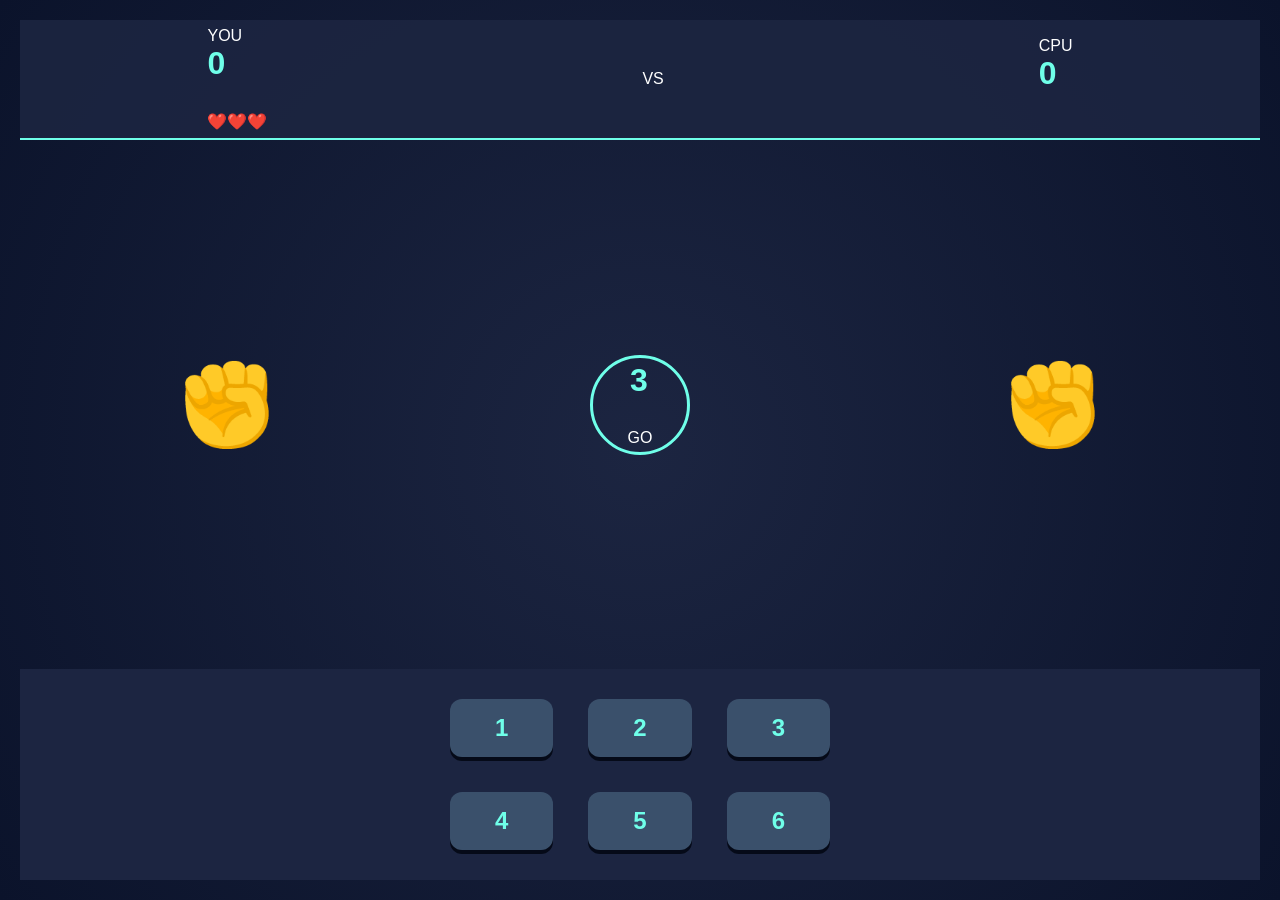
==== game.html @ c442a9fa "Add files via upload" ====
<!DOCTYPE html>
<html lang="en">
<head>
    <meta charset="UTF-8">
    <meta name="viewport" content="width=device-width, initial-scale=1.0">
    <title>Hand Cricket - Stadium</title>
    <link rel="stylesheet" href="style.css">
</head>
<body>
    <div id="stadium-wrapper">
        <div id="score-overlay">
    <div class="user-info">
        <p>YOU</p>
        <h1 id="user-score">0</h1>
        <div id="life-icons">❤️❤️❤️</div>
    </div>
    <div class="vs-circle">VS</div>
    <div class="cpu-info">
        <p>CPU</p>
        <h1 id="cpu-score">0</h1>
    </div>
    </div>

        <div id="play-area">
            <div class="hand-gesture" id="user-gesture">✊</div>
            <div id="central-status">
                <h1 id="timer-txt">3</h1>
                <p id="status-txt">GO</p>
            </div>
            <div class="hand-gesture" id="cpu-gesture">✊</div>
        </div>

        <div id="controls-panel">
            <div class="number-buttons">
                <button class="control-btn" onclick="runMove(1)">1</button>
                <button class="control-btn" onclick="runMove(2)">2</button>
                <button class="control-btn" onclick="runMove(3)">3</button>
                <button class="control-btn" onclick="runMove(4)">4</button>
                <button class="control-btn" onclick="runMove(5)">5</button>
                <button class="control-btn" onclick="runMove(6)">6</button>
            </div>
        </div>
    </div>
    <script src="script.js"></script>
</body>
</html>
---- style.css ----
* {
    box-sizing: border-box;
    margin: 0;
    padding: 0;
    -webkit-tap-highlight-color: transparent;
}

body {
    font-family: 'Segoe UI', sans-serif;
    background-color: #0b132b;
    color: white;
    height: 100vh;
    width: 100vw;
    overflow: hidden;
}

/* Common Container for All Pages */
.menu-container, .toss-container, #stadium-wrapper {
    width: 100%;
    height: 100vh;
    display: flex;
    flex-direction: column;
    align-items: center;
    background: radial-gradient(circle at center, #1c2541 0%, #0b132b 100%);
    padding: 20px;
}

/* Headers */
h1, .title {
    color: #6fffe9;
    margin-bottom: 30px;
    text-transform: uppercase;
    letter-spacing: 2px;
}

/* Buttons Styling */
.menu-btn, .control-btn, #start-btn, .toss-btn {
    background: #3a506b;
    color: #6fffe9;
    border: none;
    padding: 15px 30px;
    margin: 10px;
    border-radius: 12px;
    font-weight: bold;
    cursor: pointer;
    box-shadow: 0 4px 0 #050a18;
    width: 250px;
}

.menu-btn:active, .control-btn:active {
    transform: translateY(2px);
    box-shadow: 0 2px 0 #050a18;
}

/* Stadium Specific Layout */
#score-overlay {
    width: 100%;
    height: 120px;
    display: flex;
    justify-content: space-around;
    align-items: center;
    background: rgba(28, 37, 65, 0.9);
    border-bottom: 2px solid #6fffe9;
}

#play-area {
    flex: 1;
    width: 100%;
    display: flex;
    justify-content: space-around;
    align-items: center;
}

#central-status {
    width: 100px;
    height: 100px;
    border: 3px solid #6fffe9;
    border-radius: 50%;
    display: flex;
    flex-direction: column;
    justify-content: center;
    align-items: center;
}

.hand-gesture {
    font-size: 5rem;
}

#controls-panel {
    width: 100%;
    padding: 20px;
    background: #1c2541;
}

.number-buttons {
    display: grid;
    grid-template-columns: repeat(3, 1fr);
    gap: 15px;
    max-width: 400px;
    margin: 0 auto;
}

.number-buttons .control-btn {
    width: auto;
    font-size: 1.5rem;
}

/* Toss Coin */
#coin {
    width: 100px;
    height: 100px;
    background: gold;
    border-radius: 50%;
    display: flex;
    justify-content: center;
    align-items: center;
    font-size: 2rem;
    color: black;
    margin-bottom: 20px;
    box-shadow: 0 0 20px rgba(255, 215, 0, 0.5);
}
/* 1. മെനുവും ടോസ് പേജും ഡാർക്ക് ആക്കാൻ */
.menu-container, .toss-container {
    width: 100%;
    height: 100vh;
    display: flex;
    flex-direction: column;
    justify-content: center;
    align-items: center;
    background: #0b132b; /* വൈറ്റ് ബാക്ക്ഗ്രൗണ്ട് മാറ്റുന്നു */
    color: white;
}

/* 2. ബട്ടണുകൾ വലുതാക്കാൻ (മെനുവിലും ടോസിലും) */
.menu-btn {
    width: 280px; /* വലിപ്പം കൂട്ടി */
    padding: 20px;
    font-size: 1.2rem;
    background: #3a506b;
    color: #6fffe9;
    border: none;
    border-radius: 15px;
    margin-bottom: 20px;
    font-weight: bold;
    box-shadow: 0 5px 0 #050a18;
    text-transform: uppercase;
}

/* 3. ടോസ് പേജിലെ ബട്ടണുകൾക്ക് മാത്രം */
.toss-btn-group {
    display: flex;
    gap: 15px;
}

.toss-btn-group .menu-btn {
    width: 130px; /* ടോസ് ബട്ടണുകൾക്ക് കുറച്ചുകൂടി വലിപ്പം */
}

/* 4. ടോസ് പേജിലെ കോയിൻ */
#coin {
    width: 120px;
    height: 120px;
    background: radial-gradient(circle, #ffd700, #daa520);
    border-radius: 50%;
    display: flex;
    justify-content: center;
    align-items: center;
    font-size: 3rem;
    margin-bottom: 40px;
    box-shadow: 0 0 25px rgba(218, 165, 32, 0.4);
}
body {
    background: url('assets/background.png') no-repeat center center fixed;
    background-size: cover;
}
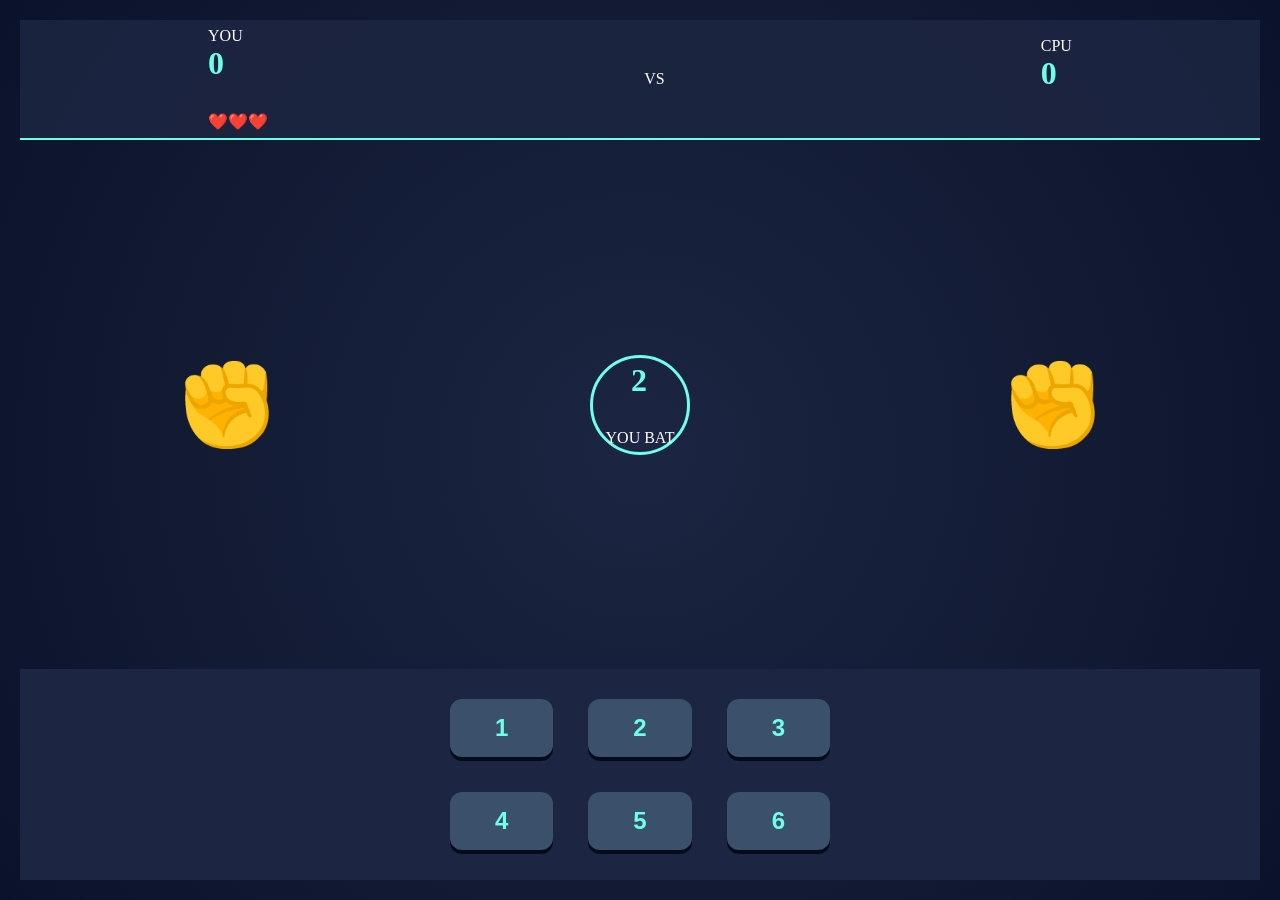
==== commit 74ed09b8: "Implement game modal for notifications Added a modal for game over notifications." ====
--- a/game.html
+++ b/game.html
@@ -43,4 +43,12 @@
     </div>
     <script src="script.js"></script>
 </body>
+    <div id="game-modal" style="display:none; position:fixed; top:0; left:0; width:100%; height:100%; background:rgba(0,0,0,0.8); z-index:1000; justify-content:center; align-items:center;">
+    <div style="background:#1c2541; padding:30px; border-radius:15px; text-align:center; border:2px solid #6fffe9; width:80%; max-width:300px;">
+        <h2 id="modal-title" style="color:#6fffe9; margin-top:0;">OUT!</h2>
+        <p id="modal-msg" style="color:white; font-size:1.1rem;"></p>
+        <button onclick="closeModal()" style="background:#6fffe9; color:#0b132b; border:none; padding:10px 25px; border-radius:5px; font-weight:bold; cursor:pointer; margin-top:15px;">OK</button>
+    </div>
+    </div>
+</body>
 </html>
--- a/style.css
+++ b/style.css
@@ -6,12 +6,18 @@
 }
 
 body {
-    font-family: 'Segoe UI', sans-serif;
-    background-color: #0b132b;
+    margin: 0;
+    padding: 0;
+    width: 100vw;
+    height: 100vh;
+    /* ബാക്ക്ഗ്രൗണ്ട് ഇമേജ് സെറ്റ് ചെയ്യുന്നു */
+    background: url('assets/background.png') no-repeat center center fixed;
+    background-size: cover; /* ഇമേജ് സ്ക്രീനിൽ ഫുൾ ആയി വരാൻ */
+    background-color: #0b132b; /* ഇമേജ് ലോഡ് ആകുന്നതുവരെ ഈ കളർ കാണും */
+    display: flex;
+    flex-direction: column;
+    align-items: center;
     color: white;
-    height: 100vh;
-    width: 100vw;
-    overflow: hidden;
 }
 
 /* Common Container for All Pages */
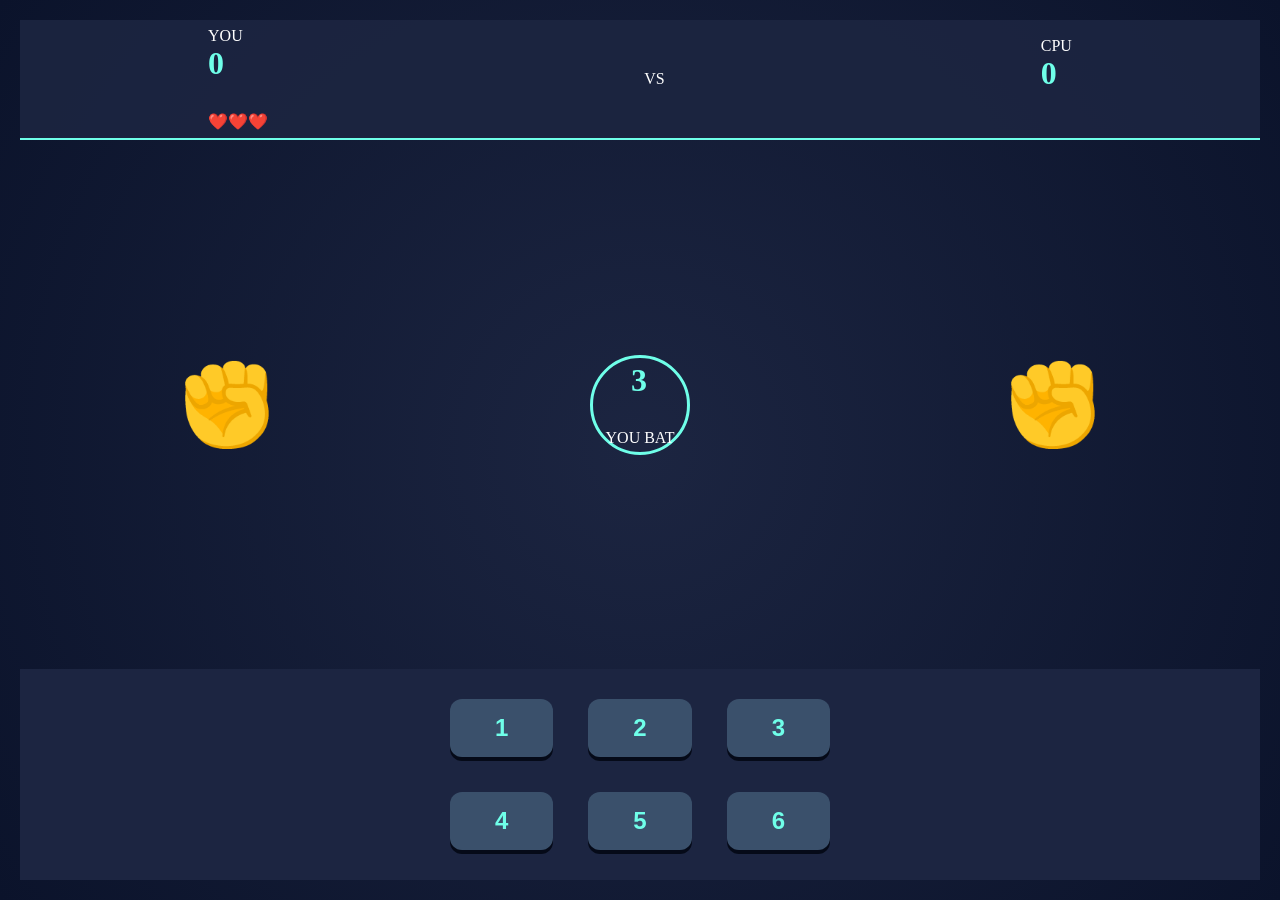
==== commit 9e424ffb: "Refactor game.html structure and modal display" ====
--- a/game.html
+++ b/game.html
@@ -9,17 +9,17 @@
 <body>
     <div id="stadium-wrapper">
         <div id="score-overlay">
-    <div class="user-info">
-        <p>YOU</p>
-        <h1 id="user-score">0</h1>
-        <div id="life-icons">❤️❤️❤️</div>
-    </div>
-    <div class="vs-circle">VS</div>
-    <div class="cpu-info">
-        <p>CPU</p>
-        <h1 id="cpu-score">0</h1>
-    </div>
-    </div>
+            <div class="user-info">
+                <p>YOU</p>
+                <h1 id="user-score">0</h1>
+                <div id="life-icons">❤️❤️❤️</div>
+            </div>
+            <div class="vs-circle">VS</div>
+            <div class="cpu-info">
+                <p>CPU</p>
+                <h1 id="cpu-score">0</h1>
+            </div>
+        </div>
 
         <div id="play-area">
             <div class="hand-gesture" id="user-gesture">✊</div>
@@ -41,14 +41,15 @@
             </div>
         </div>
     </div>
+
+    <div id="game-modal" style="display:none; position:fixed; top:0; left:0; width:100%; height:100%; background:rgba(0,0,0,0.8); z-index:1000; justify-content:center; align-items:center;">
+        <div style="background:#1c2541; padding:30px; border-radius:15px; text-align:center; border:2px solid #6fffe9; width:80%; max-width:300px;">
+            <h2 id="modal-title" style="color:#6fffe9; margin-top:0;">OUT!</h2>
+            <p id="modal-msg" style="color:white; font-size:1.1rem;"></p>
+            <button onclick="closeModal()" style="background:#6fffe9; color:#0b132b; border:none; padding:10px 25px; border-radius:5px; font-weight:bold; cursor:pointer; margin-top:15px;">OK</button>
+        </div>
+    </div>
+
     <script src="script.js"></script>
 </body>
-    <div id="game-modal" style="display:none; position:fixed; top:0; left:0; width:100%; height:100%; background:rgba(0,0,0,0.8); z-index:1000; justify-content:center; align-items:center;">
-    <div style="background:#1c2541; padding:30px; border-radius:15px; text-align:center; border:2px solid #6fffe9; width:80%; max-width:300px;">
-        <h2 id="modal-title" style="color:#6fffe9; margin-top:0;">OUT!</h2>
-        <p id="modal-msg" style="color:white; font-size:1.1rem;"></p>
-        <button onclick="closeModal()" style="background:#6fffe9; color:#0b132b; border:none; padding:10px 25px; border-radius:5px; font-weight:bold; cursor:pointer; margin-top:15px;">OK</button>
-    </div>
-    </div>
-</body>
 </html>
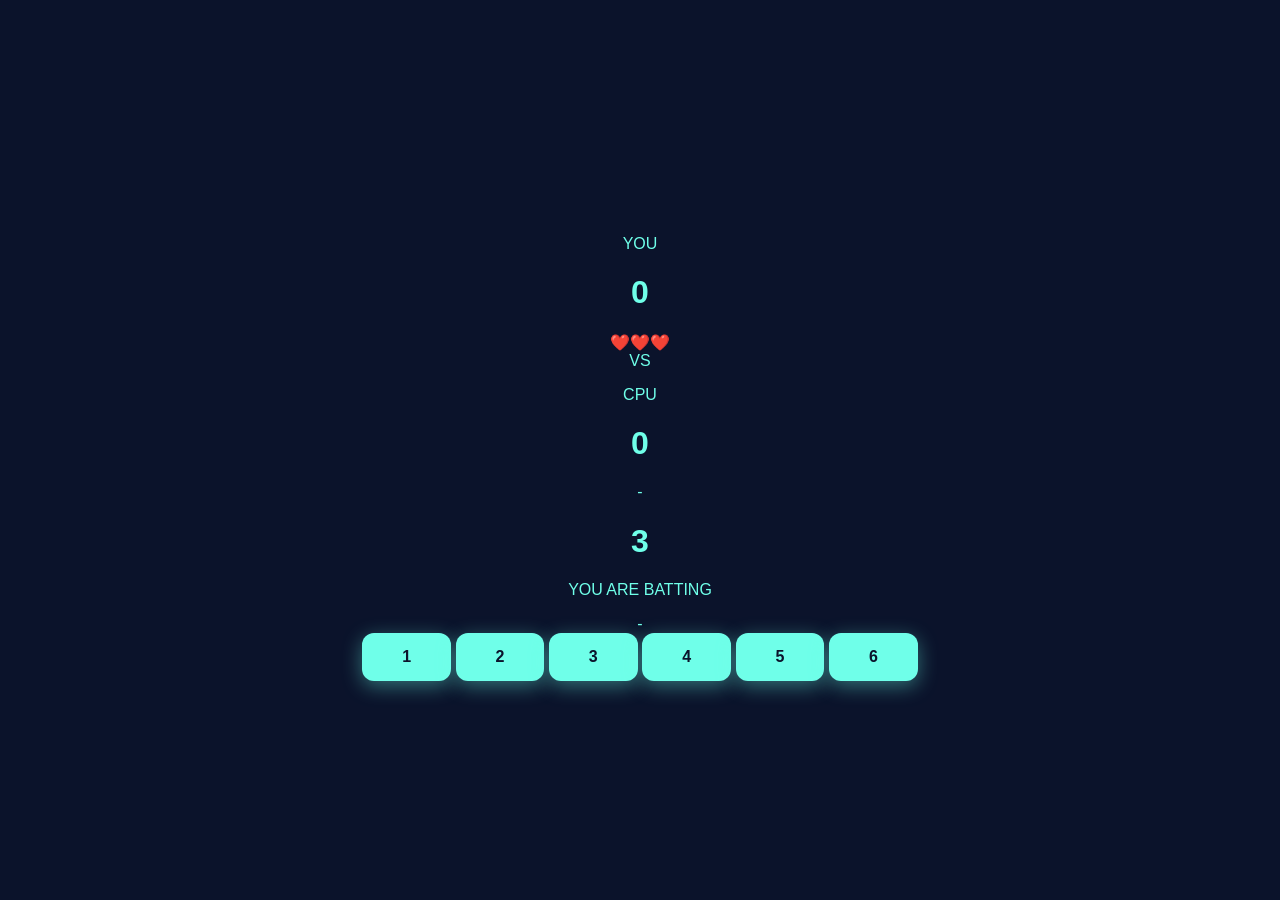
==== commit 97d51c22: "Refactor game modal and control button functions" ====
--- a/game.html
+++ b/game.html
@@ -2,7 +2,7 @@
 <html lang="en">
 <head>
     <meta charset="UTF-8">
-    <meta name="viewport" content="width=device-width, initial-scale=1.0">
+    <meta name="viewport" content="width=device-width, initial-scale=1.0, maximum-scale=1.0, user-scalable=no">
     <title>Hand Cricket - Stadium</title>
     <link rel="stylesheet" href="style.css">
 </head>
@@ -22,31 +22,31 @@
         </div>
 
         <div id="play-area">
-            <div class="hand-gesture" id="user-gesture">✊</div>
+            <div class="hand-gesture" id="user-choice">-</div>
             <div id="central-status">
-                <h1 id="timer-txt">3</h1>
-                <p id="status-txt">GO</p>
+                <h1 id="timer">3</h1>
+                <p id="status">WAITING...</p>
             </div>
-            <div class="hand-gesture" id="cpu-gesture">✊</div>
+            <div class="hand-gesture" id="cpu-choice">-</div>
         </div>
 
         <div id="controls-panel">
             <div class="number-buttons">
-                <button class="control-btn" onclick="runMove(1)">1</button>
-                <button class="control-btn" onclick="runMove(2)">2</button>
-                <button class="control-btn" onclick="runMove(3)">3</button>
-                <button class="control-btn" onclick="runMove(4)">4</button>
-                <button class="control-btn" onclick="runMove(5)">5</button>
-                <button class="control-btn" onclick="runMove(6)">6</button>
+                <button class="control-btn" onclick="play(1)">1</button>
+                <button class="control-btn" onclick="play(2)">2</button>
+                <button class="control-btn" onclick="play(3)">3</button>
+                <button class="control-btn" onclick="play(4)">4</button>
+                <button class="control-btn" onclick="play(5)">5</button>
+                <button class="control-btn" onclick="play(6)">6</button>
             </div>
         </div>
     </div>
 
-    <div id="game-modal" style="display:none; position:fixed; top:0; left:0; width:100%; height:100%; background:rgba(0,0,0,0.8); z-index:1000; justify-content:center; align-items:center;">
-        <div style="background:#1c2541; padding:30px; border-radius:15px; text-align:center; border:2px solid #6fffe9; width:80%; max-width:300px;">
-            <h2 id="modal-title" style="color:#6fffe9; margin-top:0;">OUT!</h2>
-            <p id="modal-msg" style="color:white; font-size:1.1rem;"></p>
-            <button onclick="closeModal()" style="background:#6fffe9; color:#0b132b; border:none; padding:10px 25px; border-radius:5px; font-weight:bold; cursor:pointer; margin-top:15px;">OK</button>
+    <div id="game-modal" class="modal-overlay hidden">
+        <div class="modal-box">
+            <h2 id="modal-title">OUT!</h2>
+            <p id="modal-msg"></p>
+            <button class="modal-btn">OK</button>
         </div>
     </div>
 
--- a/style.css
+++ b/style.css
@@ -1,181 +1,75 @@
-* {
-    box-sizing: border-box;
-    margin: 0;
-    padding: 0;
-    -webkit-tap-highlight-color: transparent;
-}
-
+/* General Styles */
 body {
     margin: 0;
     padding: 0;
-    width: 100vw;
-    height: 100vh;
-    /* ബാക്ക്ഗ്രൗണ്ട് ഇമേജ് സെറ്റ് ചെയ്യുന്നു */
-    background: url('assets/background.png') no-repeat center center fixed;
-    background-size: cover; /* ഇമേജ് സ്ക്രീനിൽ ഫുൾ ആയി വരാൻ */
-    background-color: #0b132b; /* ഇമേജ് ലോഡ് ആകുന്നതുവരെ ഈ കളർ കാണും */
-    display: flex;
-    flex-direction: column;
-    align-items: center;
-    color: white;
-}
-
-/* Common Container for All Pages */
-.menu-container, .toss-container, #stadium-wrapper {
-    width: 100%;
-    height: 100vh;
-    display: flex;
-    flex-direction: column;
-    align-items: center;
-    background: radial-gradient(circle at center, #1c2541 0%, #0b132b 100%);
-    padding: 20px;
-}
-
-/* Headers */
-h1, .title {
+    background-color: #0b132b;
     color: #6fffe9;
-    margin-bottom: 30px;
-    text-transform: uppercase;
-    letter-spacing: 2px;
-}
-
-/* Buttons Styling */
-.menu-btn, .control-btn, #start-btn, .toss-btn {
-    background: #3a506b;
-    color: #6fffe9;
-    border: none;
-    padding: 15px 30px;
-    margin: 10px;
-    border-radius: 12px;
-    font-weight: bold;
-    cursor: pointer;
-    box-shadow: 0 4px 0 #050a18;
-    width: 250px;
-}
-
-.menu-btn:active, .control-btn:active {
-    transform: translateY(2px);
-    box-shadow: 0 2px 0 #050a18;
-}
-
-/* Stadium Specific Layout */
-#score-overlay {
-    width: 100%;
-    height: 120px;
-    display: flex;
-    justify-content: space-around;
-    align-items: center;
-    background: rgba(28, 37, 65, 0.9);
-    border-bottom: 2px solid #6fffe9;
-}
-
-#play-area {
-    flex: 1;
-    width: 100%;
-    display: flex;
-    justify-content: space-around;
-    align-items: center;
-}
-
-#central-status {
-    width: 100px;
-    height: 100px;
-    border: 3px solid #6fffe9;
-    border-radius: 50%;
-    display: flex;
-    flex-direction: column;
-    justify-content: center;
-    align-items: center;
-}
-
-.hand-gesture {
-    font-size: 5rem;
-}
-
-#controls-panel {
-    width: 100%;
-    padding: 20px;
-    background: #1c2541;
-}
-
-.number-buttons {
-    display: grid;
-    grid-template-columns: repeat(3, 1fr);
-    gap: 15px;
-    max-width: 400px;
-    margin: 0 auto;
-}
-
-.number-buttons .control-btn {
-    width: auto;
-    font-size: 1.5rem;
-}
-
-/* Toss Coin */
-#coin {
-    width: 100px;
-    height: 100px;
-    background: gold;
-    border-radius: 50%;
+    font-family: 'Segoe UI', Roboto, Helvetica, Arial, sans-serif;
     display: flex;
     justify-content: center;
     align-items: center;
-    font-size: 2rem;
-    color: black;
-    margin-bottom: 20px;
-    box-shadow: 0 0 20px rgba(255, 215, 0, 0.5);
-}
-/* 1. മെനുവും ടോസ് പേജും ഡാർക്ക് ആക്കാൻ */
-.menu-container, .toss-container {
-    width: 100%;
     height: 100vh;
-    display: flex;
-    flex-direction: column;
-    justify-content: center;
-    align-items: center;
-    background: #0b132b; /* വൈറ്റ് ബാക്ക്ഗ്രൗണ്ട് മാറ്റുന്നു */
-    color: white;
+    overflow: hidden;
+    text-align: center;
 }
 
-/* 2. ബട്ടണുകൾ വലുതാക്കാൻ (മെനുവിലും ടോസിലും) */
-.menu-btn {
-    width: 280px; /* വലിപ്പം കൂട്ടി */
-    padding: 20px;
-    font-size: 1.2rem;
-    background: #3a506b;
-    color: #6fffe9;
-    border: none;
-    border-radius: 15px;
-    margin-bottom: 20px;
-    font-weight: bold;
-    box-shadow: 0 5px 0 #050a18;
-    text-transform: uppercase;
+.hidden {
+    display: none !important;
 }
 
-/* 3. ടോസ് പേജിലെ ബട്ടണുകൾക്ക് മാത്രം */
-.toss-btn-group {
-    display: flex;
-    gap: 15px;
+/* Loader Screen */
+.loader-container {
+    width: 80%;
+    max-width: 400px;
 }
 
-.toss-btn-group .menu-btn {
-    width: 130px; /* ടോസ് ബട്ടണുകൾക്ക് കുറച്ചുകൂടി വലിപ്പം */
+.logo-text {
+    font-size: 2.5rem;
+    letter-spacing: 5px;
+    margin-bottom: 40px;
+    text-shadow: 0 0 15px rgba(111, 255, 233, 0.6);
 }
 
-/* 4. ടോസ് പേജിലെ കോയിൻ */
-#coin {
-    width: 120px;
-    height: 120px;
-    background: radial-gradient(circle, #ffd700, #daa520);
-    border-radius: 50%;
-    display: flex;
-    justify-content: center;
-    align-items: center;
-    font-size: 3rem;
-    margin-bottom: 40px;
-    box-shadow: 0 0 25px rgba(218, 165, 32, 0.4);
+.progress-wrapper {
+    width: 100%;
+    height: 10px;
+    background: #1c2541;
+    border-radius: 20px;
+    margin-bottom: 15px;
+    box-shadow: inset 0 0 5px rgba(0,0,0,0.5);
 }
-body {
-    background: url('assets/background.png') no-repeat center center fixed;
-    background-size: cover;
+
+.progress-fill {
+    width: 0%;
+    height: 100%;
+    background: #6fffe9;
+    border-radius: 20px;
+    box-shadow: 0 0 15px #6fffe9;
+    transition: width 0.3s ease-out;
 }
+
+#status-text {
+    font-size: 0.8rem;
+    letter-spacing: 2px;
+    opacity: 0.7;
+    margin-bottom: 30px;
+}
+
+/* Buttons */
+button {
+    background: #6fffe9;
+    color: #0b132b;
+    border: none;
+    padding: 15px 40px;
+    font-size: 1rem;
+    font-weight: bold;
+    border-radius: 12px;
+    cursor: pointer;
+    text-transform: uppercase;
+    box-shadow: 0 5px 20px rgba(111, 255, 233, 0.4);
+    transition: transform 0.2s, box-shadow 0.2s;
+}
+
+button:active {
+    transform: scale(0.95);
+}
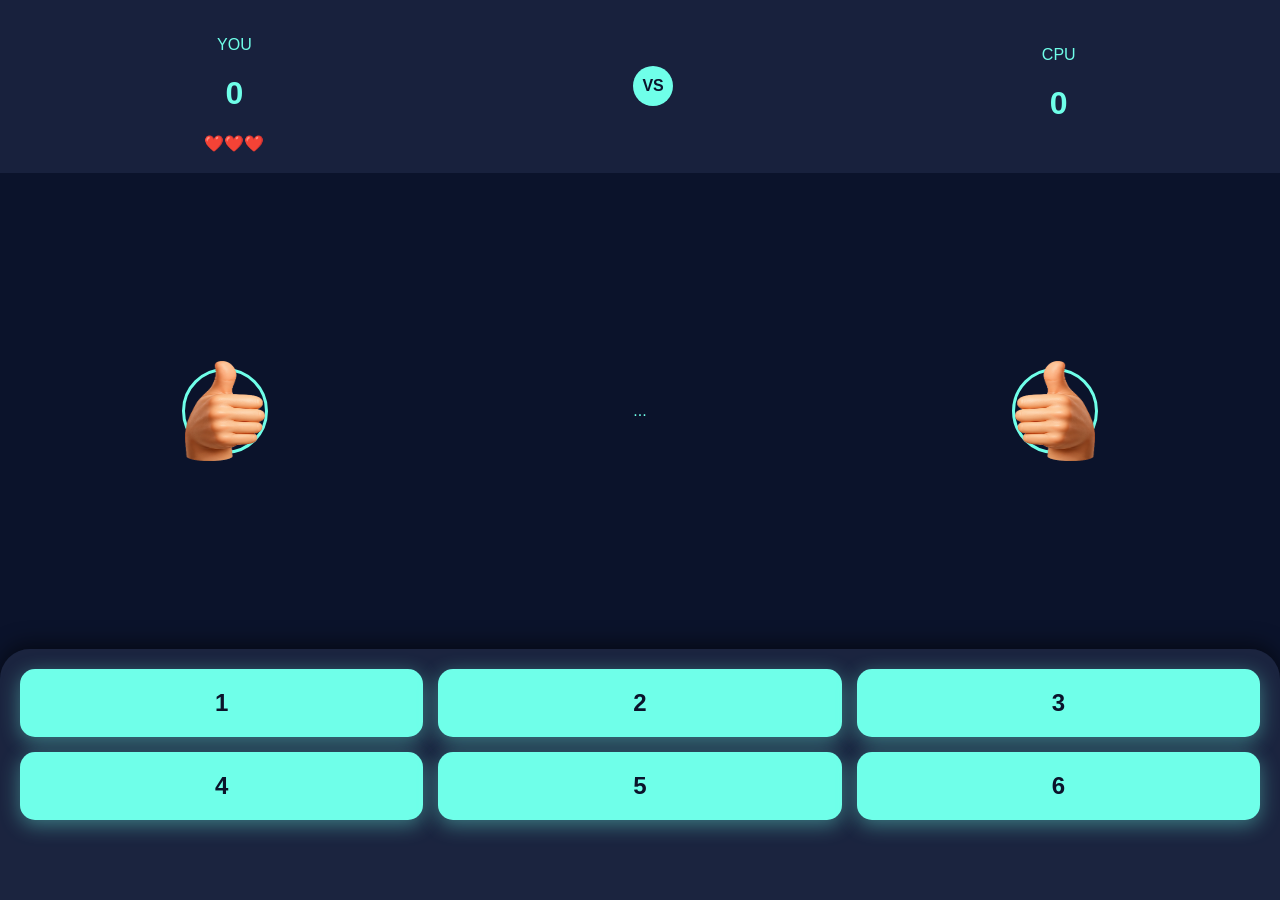
==== commit ad5894cc: "Add hand gesture images to play area Added images for user and CPU hand gestures in the play area." ====
--- a/game.html
+++ b/game.html
@@ -22,12 +22,14 @@
         </div>
 
         <div id="play-area">
-            <div class="hand-gesture" id="user-choice">-</div>
-            <div id="central-status">
-                <h1 id="timer">3</h1>
-                <p id="status">WAITING...</p>
-            </div>
-            <div class="hand-gesture" id="cpu-choice">-</div>
+            <div class="hand-gesture">
+    <img id="user-hand-img" src="assets/6.png" style="width: 100px; height: 100px;">
+</div>
+...
+<div class="hand-gesture">
+    <img id="cpu-hand-img" src="assets/6.png" style="width: 100px; height: 100px; transform: scaleX(-1);">
+</div>
+            
         </div>
 
         <div id="controls-panel">
--- a/style.css
+++ b/style.css
@@ -73,3 +73,94 @@
 button:active {
     transform: scale(0.95);
 }
+/* Game Page Layout */
+#stadium-wrapper {
+    width: 100%;
+    height: 100vh;
+    display: flex;
+    flex-direction: column;
+    justify-content: space-between;
+}
+
+#score-overlay {
+    display: flex;
+    justify-content: space-around;
+    align-items: center;
+    background: rgba(28, 37, 65, 0.8);
+    padding: 20px;
+}
+
+.vs-circle {
+    width: 40px;
+    height: 40px;
+    background: #6fffe9;
+    color: #0b132b;
+    border-radius: 50%;
+    display: flex;
+    justify-content: center;
+    align-items: center;
+    font-weight: bold;
+}
+
+#play-area {
+    display: flex;
+    justify-content: space-around;
+    align-items: center;
+    flex-grow: 1;
+}
+
+.hand-gesture {
+    font-size: 3rem;
+    width: 80px;
+    height: 80px;
+    border: 3px solid #6fffe9;
+    border-radius: 50%;
+    display: flex;
+    justify-content: center;
+    align-items: center;
+}
+#controls-panel {
+    background: rgba(28, 37, 65, 0.95);
+    padding: 20px;
+    padding-bottom: 80px; /* ബട്ടണുകൾ മുകളിലേക്ക് കയറ്റി നിർത്താൻ */
+    border-top-left-radius: 30px;
+    border-top-right-radius: 30px;
+    box-shadow: 0 -5px 20px rgba(0,0,0,0.5);
+}
+
+.control-btn {
+    padding: 20px;
+    font-size: 1.5rem;
+    background: #6fffe9;
+    color: #0b132b;
+    border-radius: 15px;
+    font-weight: bold;
+}
+
+
+.number-buttons {
+    display: grid;
+    grid-template-columns: repeat(3, 1fr);
+    gap: 15px;
+}
+
+
+
+/* Modal Styling */
+.modal-overlay {
+    position: fixed;
+    top: 0; left: 0; width: 100%; height: 100%;
+    background: rgba(0,0,0,0.9);
+    display: flex;
+    justify-content: center;
+    align-items: center;
+    z-index: 2000;
+}
+
+.modal-box {
+    background: #1c2541;
+    padding: 30px;
+    border-radius: 20px;
+    border: 2px solid #6fffe9;
+    width: 80%;
+}
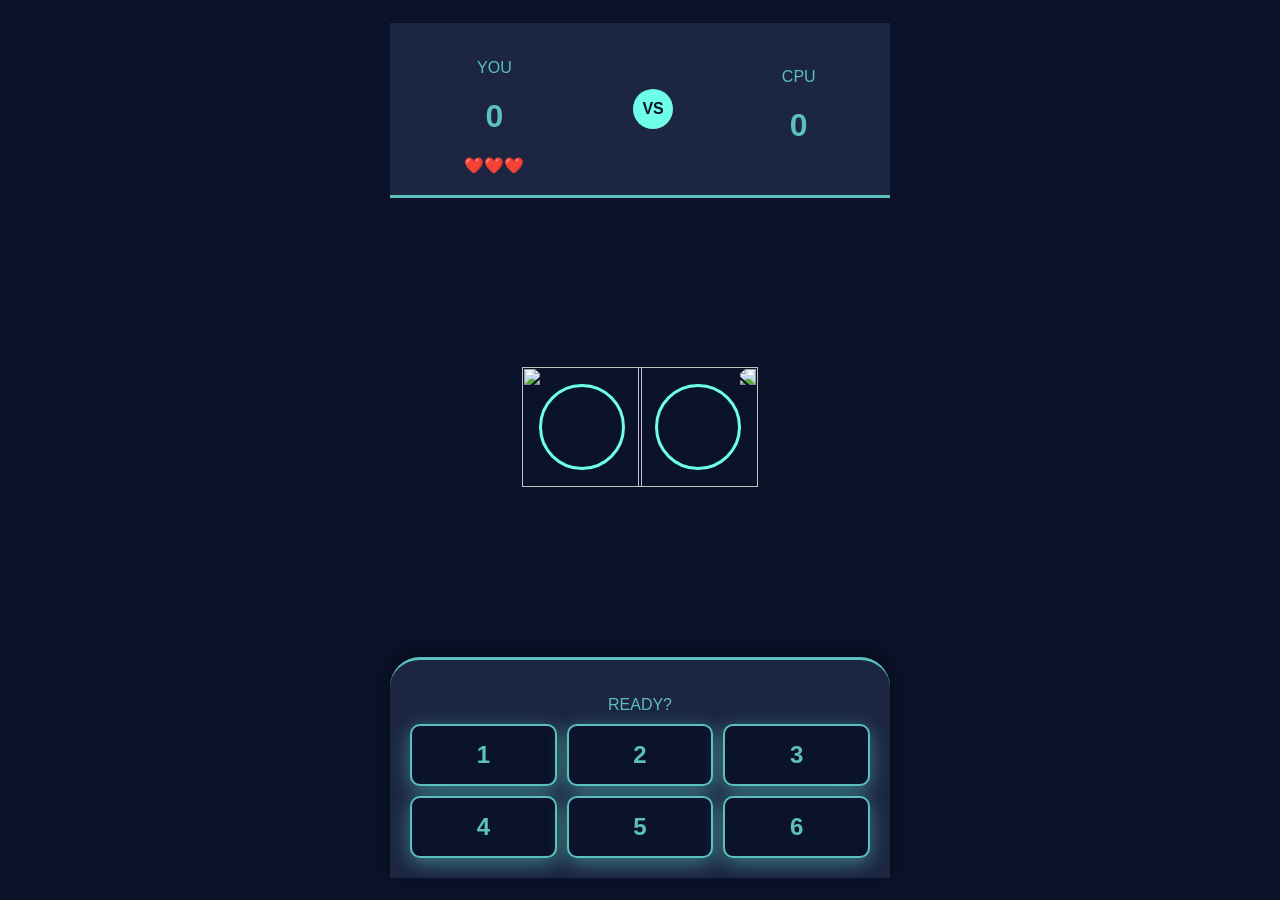
==== commit d2575591: "Add CSS styles and update image sources in game.html" ====
--- a/game.html
+++ b/game.html
@@ -5,6 +5,68 @@
     <meta name="viewport" content="width=device-width, initial-scale=1.0, maximum-scale=1.0, user-scalable=no">
     <title>Hand Cricket - Stadium</title>
     <link rel="stylesheet" href="style.css">
+    <style>
+        body {
+            background-color: #0b132b;
+            color: #5bc0be;
+            margin: 0;
+            display: flex;
+            justify-content: center;
+            align-items: center;
+            height: 100vh;
+            font-family: sans-serif;
+            overflow: hidden;
+        }
+        #stadium-wrapper {
+            width: 100%;
+            max-width: 500px;
+            display: flex;
+            flex-direction: column;
+            height: 95vh;
+            justify-content: space-between;
+        }
+        #score-overlay {
+            display: flex;
+            justify-content: space-around;
+            align-items: center;
+            padding: 20px;
+            background: #1c2541;
+            border-bottom: 3px solid #5bc0be;
+        }
+        .user-info, .cpu-info { text-align: center; }
+        #play-area {
+            flex-grow: 1;
+            display: flex;
+            justify-content: center;
+            align-items: center;
+            gap: 30px;
+        }
+        .hand-gesture img {
+            width: 120px;
+            height: 120px;
+            object-fit: contain;
+        }
+        #controls-panel {
+            padding: 20px;
+            background: #1c2541;
+            border-top: 3px solid #5bc0be;
+        }
+        .number-buttons {
+            display: grid;
+            grid-template-columns: repeat(3, 1fr);
+            gap: 10px;
+        }
+        .control-btn {
+            padding: 15px;
+            font-size: 1.5rem;
+            background: #0b132b;
+            color: #5bc0be;
+            border: 2px solid #5bc0be;
+            border-radius: 10px;
+            cursor: pointer;
+        }
+        .hidden { display: none; }
+    </style>
 </head>
 <body>
     <div id="stadium-wrapper">
@@ -23,16 +85,15 @@
 
         <div id="play-area">
             <div class="hand-gesture">
-    <img id="user-hand-img" src="assets/6.png" style="width: 100px; height: 100px;">
-</div>
-...
-<div class="hand-gesture">
-    <img id="cpu-hand-img" src="assets/6.png" style="width: 100px; height: 100px; transform: scaleX(-1);">
-</div>
-            
+                <img id="user-hand-img" src="assets/0.png">
+            </div>
+            <div class="hand-gesture">
+                <img id="cpu-hand-img" src="assets/0.png" style="transform: scaleX(-1);">
+            </div>
         </div>
 
         <div id="controls-panel">
+            <p id="game-status" style="text-align: center; margin-bottom: 10px;">READY?</p>
             <div class="number-buttons">
                 <button class="control-btn" onclick="play(1)">1</button>
                 <button class="control-btn" onclick="play(2)">2</button>
@@ -48,7 +109,7 @@
         <div class="modal-box">
             <h2 id="modal-title">OUT!</h2>
             <p id="modal-msg"></p>
-            <button class="modal-btn">OK</button>
+            <button class="modal-btn" onclick="closeModal()">OK</button>
         </div>
     </div>
 
